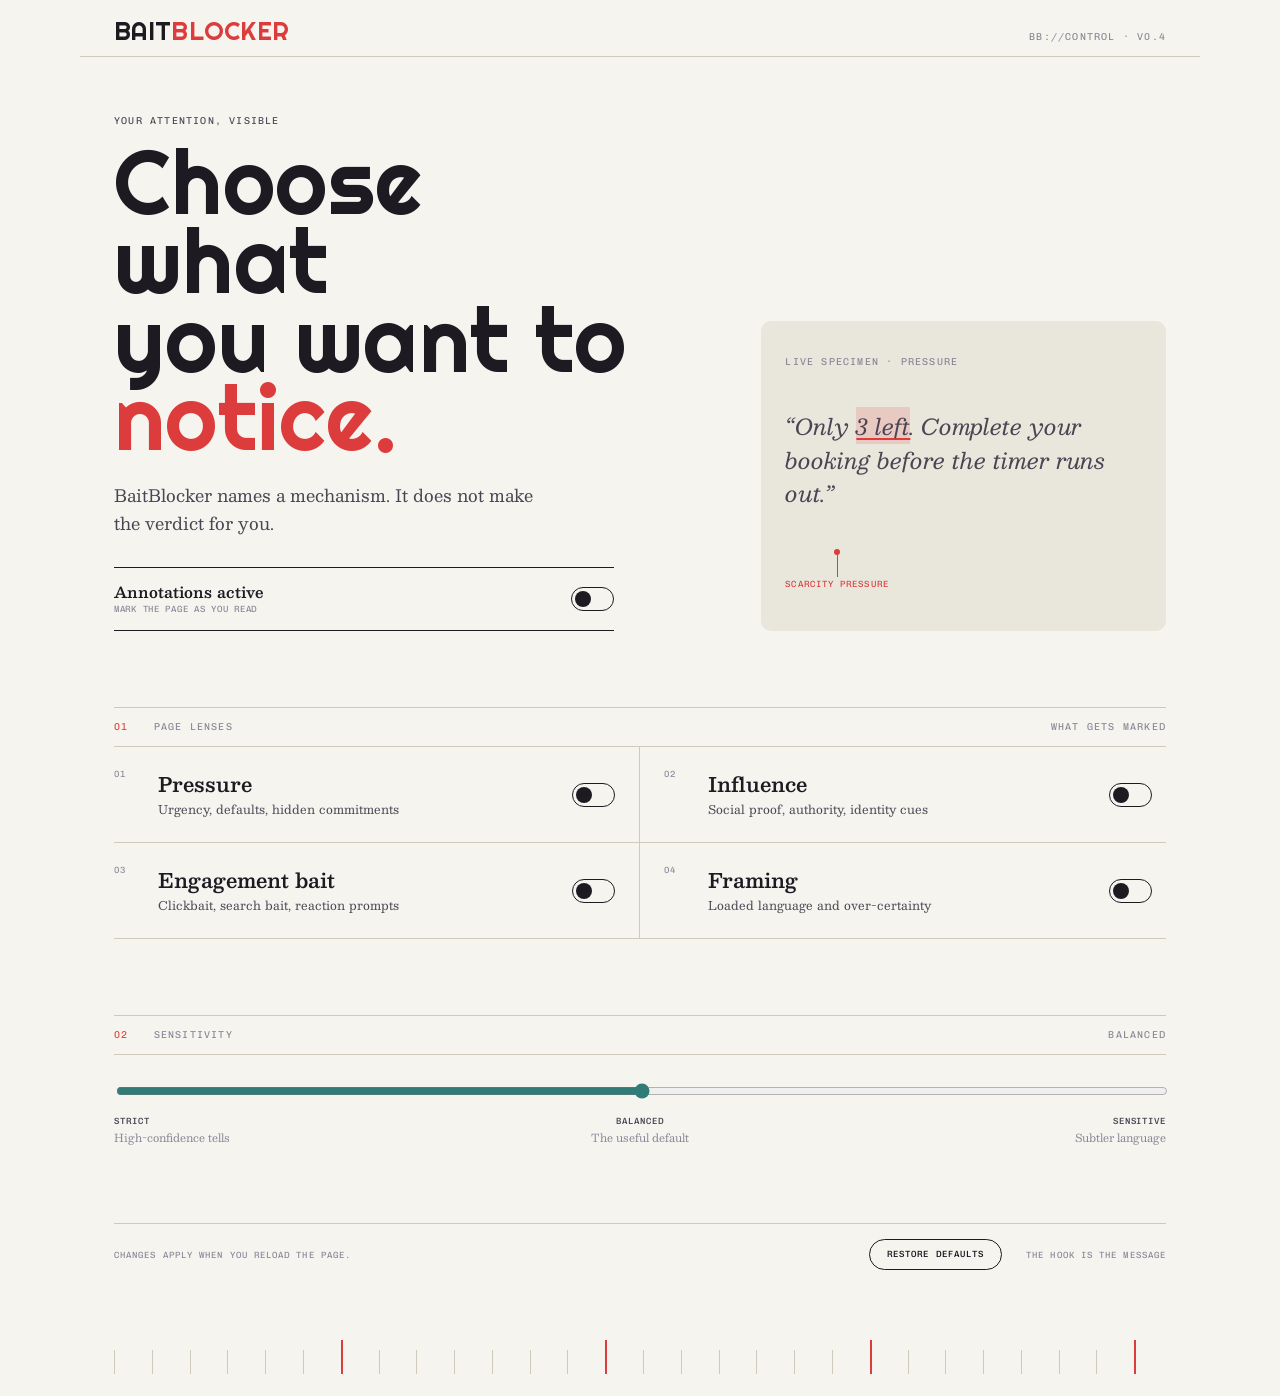
==== control.html @ 3a905abf "Initial BaitBlocker extension" ====
<!doctype html>
<html lang="en">
<head>
  <meta charset="utf-8">
  <meta name="viewport" content="width=device-width,initial-scale=1">
  <title>BaitBlocker — Tune the scan</title>
  <link rel="stylesheet" href="control.css">
</head>
<body>
  <nav class="mast">
    <span class="wordmark">BAIT<em>BLOCKER</em></span>
    <span class="machine">BB://CONTROL · v0.4</span>
  </nav>

  <main>
    <header class="hero">
      <div class="intro">
        <p class="eyebrow">YOUR ATTENTION, VISIBLE</p>
        <h1>Choose what<br>you want to <em>notice.</em></h1>
        <p class="deck">BaitBlocker names a mechanism. It does not make the verdict for you.</p>
        <label class="master">
          <span><b>Annotations active</b><small>Mark the page as you read</small></span>
          <input id="enabled" type="checkbox">
          <i aria-hidden="true"></i>
        </label>
      </div>

      <aside class="specimen">
        <span class="machine">LIVE SPECIMEN · PRESSURE</span>
        <blockquote>“Only <mark>3 left</mark>. Complete your booking before the timer runs out.”</blockquote>
        <div class="tell">
          <i></i><u></u><b>scarcity pressure</b>
        </div>
      </aside>
    </header>

    <section>
      <div class="section-head">
        <p><span>01</span> PAGE LENSES</p>
        <span>WHAT GETS MARKED</span>
      </div>
      <div class="lenses">
        <label class="lens pressure">
          <span class="lens-no">01</span>
          <span class="lens-copy"><b>Pressure</b><small>Urgency, defaults, hidden commitments</small></span>
          <input id="pressure" type="checkbox"><i aria-hidden="true"></i>
        </label>
        <label class="lens influence">
          <span class="lens-no">02</span>
          <span class="lens-copy"><b>Influence</b><small>Social proof, authority, identity cues</small></span>
          <input id="influence" type="checkbox"><i aria-hidden="true"></i>
        </label>
        <label class="lens engagement">
          <span class="lens-no">03</span>
          <span class="lens-copy"><b>Engagement bait</b><small>Clickbait, search bait, reaction prompts</small></span>
          <input id="engagement" type="checkbox"><i aria-hidden="true"></i>
        </label>
        <label class="lens framing">
          <span class="lens-no">04</span>
          <span class="lens-copy"><b>Framing</b><small>Loaded language and over-certainty</small></span>
          <input id="framing" type="checkbox"><i aria-hidden="true"></i>
        </label>
      </div>
    </section>

    <section>
      <div class="section-head">
        <p><span>02</span> SENSITIVITY</p>
        <span id="sensitivity-label">BALANCED</span>
      </div>
      <div class="sensitivity">
        <input id="sensitivity" type="range" min="0" max="2" step="1">
        <div class="range-labels">
          <span><b>Strict</b><small>High-confidence tells</small></span>
          <span><b>Balanced</b><small>The useful default</small></span>
          <span><b>Sensitive</b><small>Subtler language</small></span>
        </div>
      </div>
    </section>

    <footer>
      <p>Changes apply when you reload the page.</p>
      <button id="reset">RESTORE DEFAULTS</button>
      <span>THE HOOK IS THE MESSAGE</span>
    </footer>
  </main>

  <div class="scan-strip" aria-hidden="true">
    <i></i><i></i><i></i><i></i><i></i><i></i><i></i>
    <i></i><i></i><i></i><i></i><i></i><i></i><i></i>
    <i></i><i></i><i></i><i></i><i></i><i></i><i></i>
    <i></i><i></i><i></i><i></i><i></i><i></i><i></i>
  </div>
  <script src="config.js"></script>
  <script src="control.js"></script>
</body>
</html>
---- control.css ----
@import url("brand.css");

* { box-sizing: border-box; }

body {
  min-height: 100vh;
  margin: 0;
  background: var(--ground);
  color: var(--ink);
  font-family: var(--font-text);
  -webkit-font-smoothing: antialiased;
}

.mast {
  display: flex;
  align-items: baseline;
  justify-content: space-between;
  max-width: 1120px;
  margin: 0 auto;
  padding: 20px 34px 13px;
  border-bottom: 1px solid var(--line);
}

.wordmark { font: 400 25px/.9 var(--font-display); letter-spacing: .012em; }
.wordmark em, h1 em { color: var(--accent-lead); font-style: normal; }
.machine, .eyebrow, .section-head, .lens-no, footer {
  font-family: var(--font-mono);
  letter-spacing: .12em;
  text-transform: uppercase;
}
.machine { color: var(--ink-3); font-size: 10px; }

main { max-width: 1120px; margin: 0 auto; padding: 58px 34px 70px; }

.hero {
  display: grid;
  grid-template-columns: minmax(0, 1.15fr) minmax(300px, .85fr);
  gap: clamp(44px, 8vw, 100px);
  align-items: end;
}

.eyebrow { margin: 0 0 16px; color: var(--ink-2); font-size: 10px; }
h1 {
  max-width: 760px;
  margin: 0;
  font: 400 clamp(54px, 7vw, 102px)/.88 var(--font-display);
  letter-spacing: .005em;
}

.deck {
  max-width: 44ch;
  margin: 24px 0 30px;
  color: var(--ink-2);
  font: 400 17px/1.6 var(--font-text);
}

.master {
  display: flex;
  align-items: center;
  justify-content: space-between;
  max-width: 500px;
  padding: 15px 0;
  border-top: 1px solid var(--ink);
  border-bottom: 1px solid var(--ink);
  cursor: pointer;
}
.master span b, .master span small { display: block; }
.master span b { font: 600 15px/1.25 var(--font-text); }
.master span small { margin-top: 3px; color: var(--ink-3); font: 400 9px/1.2 var(--font-mono); letter-spacing: .08em; text-transform: uppercase; }

.specimen {
  min-height: 310px;
  padding: 24px;
  border-radius: 10px;
  background: var(--ground-2);
}
.specimen blockquote {
  margin: 37px 0 25px;
  color: var(--ink-2);
  font: italic 400 22px/1.52 var(--font-text);
}
.specimen mark {
  background: rgb(221 60 60 / .16);
  color: inherit;
  text-decoration: underline 1.5px var(--accent-lead);
  text-underline-offset: 3px;
}
.tell { display: inline-flex; flex-direction: column; align-items: center; }
.tell i { width: 6px; height: 6px; border-radius: 50%; background: var(--accent-lead); }
.tell u { width: 1px; height: 22px; background: var(--accent-lead); text-decoration: none; }
.tell b { margin-top: 3px; color: var(--accent-lead); font: 400 9px/1 var(--font-mono); letter-spacing: .12em; text-transform: uppercase; }

.master input, .lens input { position: absolute; opacity: 0; pointer-events: none; }
.master > i, .lens > i {
  position: relative;
  display: block;
  flex: none;
  width: 43px;
  height: 24px;
  border: 1px solid var(--ink);
  border-radius: 999px;
}
.master > i::after, .lens > i::after {
  content: "";
  position: absolute;
  top: 3px;
  left: 3px;
  width: 16px;
  height: 16px;
  border-radius: 50%;
  background: var(--ink);
  transition: transform .18s ease, background .18s ease;
}
.master input:checked + i, .lens input:checked + i { border-color: var(--accent-companion); background: var(--accent-companion); }
.master input:checked + i::after, .lens input:checked + i::after { background: var(--ground); transform: translateX(19px); }
.master:focus-within, .lens:focus-within { outline: 2px solid var(--accent-companion); outline-offset: 3px; }

section { margin-top: 76px; }
.section-head {
  display: flex;
  align-items: baseline;
  justify-content: space-between;
  padding: 13px 0;
  border-top: 1px solid var(--line);
  border-bottom: 1px solid var(--line);
  color: var(--ink-3);
  font-size: 10px;
}
.section-head p { margin: 0; }
.section-head p span { margin-right: 18px; color: var(--accent-lead); }

.lenses { display: grid; grid-template-columns: 1fr 1fr; }
.lens {
  display: grid;
  grid-template-columns: 30px minmax(0, 1fr) auto;
  gap: 14px;
  align-items: center;
  min-height: 96px;
  padding: 18px 14px 18px 0;
  border-bottom: 1px solid var(--line);
  cursor: pointer;
}
.lens:nth-child(odd) { padding-right: 24px; border-right: 1px solid var(--line); }
.lens:nth-child(even) { padding-left: 24px; }
.lens:hover { background: var(--ground-2); }
.lens-no { align-self: start; padding-top: 4px; color: var(--ink-3); font-size: 9px; }
.lens-copy b, .lens-copy small { display: block; }
.lens-copy b { font: 600 20px/1.15 var(--font-text); }
.lens-copy small { margin-top: 5px; color: var(--ink-2); font: 400 12px/1.35 var(--font-text); }

.sensitivity { padding: 24px 0 4px; }
input[type="range"] { width: 100%; accent-color: var(--accent-companion); }
.range-labels { display: grid; grid-template-columns: repeat(3, 1fr); margin-top: 10px; }
.range-labels > span:nth-child(2) { text-align: center; }
.range-labels > span:last-child { text-align: right; }
.range-labels b, .range-labels small { display: block; }
.range-labels b { color: var(--ink-2); font: 500 9px/1.2 var(--font-mono); letter-spacing: .1em; text-transform: uppercase; }
.range-labels small { margin-top: 4px; color: var(--ink-3); font: 400 11px/1.3 var(--font-text); }

footer {
  display: grid;
  grid-template-columns: 1fr auto auto;
  gap: 24px;
  align-items: center;
  margin-top: 74px;
  padding-top: 15px;
  border-top: 1px solid var(--line);
  color: var(--ink-3);
  font-size: 9px;
}
footer p { margin: 0; }
footer button {
  padding: 10px 17px;
  border: 1px solid var(--ink);
  border-radius: 999px;
  background: transparent;
  color: var(--ink);
  font: 500 9px/1 var(--font-mono);
  letter-spacing: .12em;
  cursor: pointer;
}
footer button:hover { background: var(--ink); color: var(--ground); }

.scan-strip {
  display: grid;
  grid-template-columns: repeat(28, 1fr);
  gap: 6px;
  align-items: end;
  max-width: 1120px;
  height: 34px;
  margin: 0 auto 22px;
  padding: 0 34px;
}
.scan-strip i { display: block; width: 1px; height: 24px; background: var(--line); }
.scan-strip i:nth-child(7n) { width: 2px; height: 34px; background: var(--accent-lead); }

@media (max-width: 760px) {
  .mast, main { padding-left: 20px; padding-right: 20px; }
  .hero { grid-template-columns: 1fr; }
  .specimen { min-height: 250px; }
  .lenses { grid-template-columns: 1fr; }
  .lens:nth-child(odd), .lens:nth-child(even) { padding-left: 0; padding-right: 12px; border-right: 0; }
  footer { grid-template-columns: 1fr; }
  .scan-strip { padding: 0 20px; }
}

@media (prefers-reduced-motion: reduce) {
  .master > i::after, .lens > i::after { transition: none; }
}
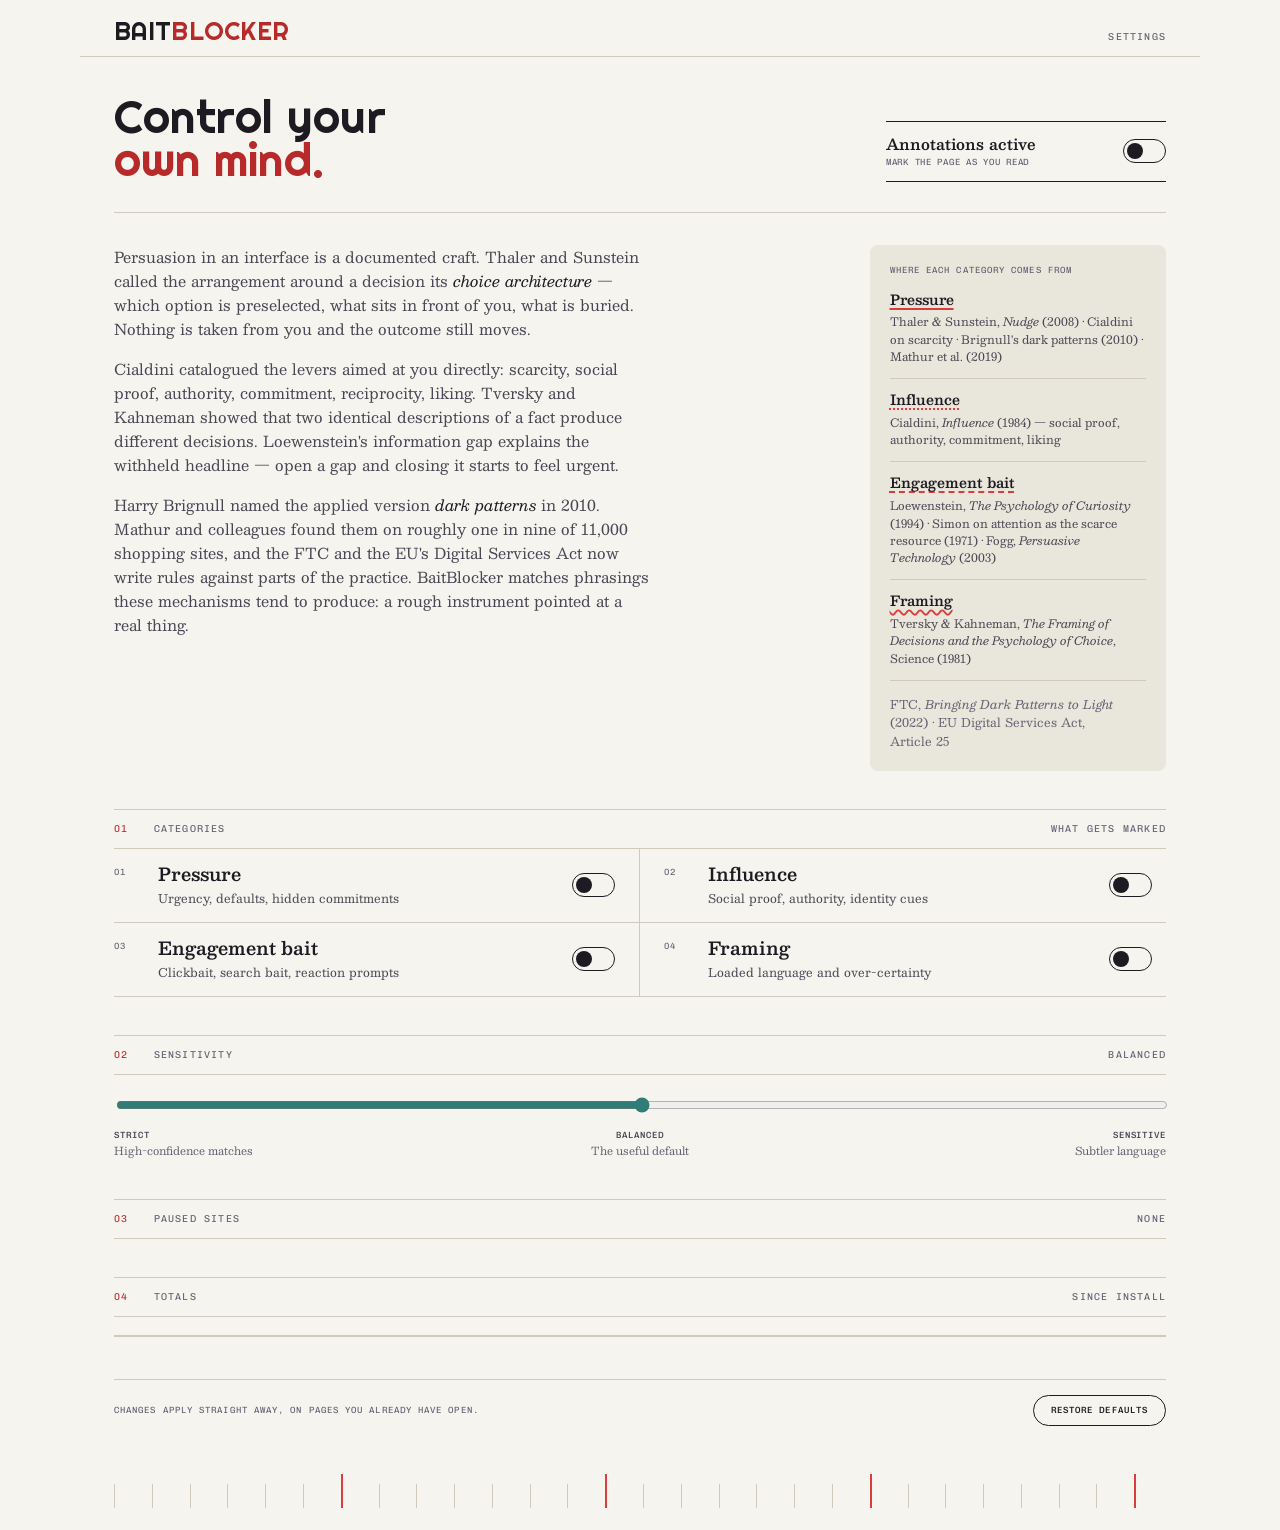
==== commit cc9bb719: "Ship 0.5.0: toolbar count, per-site pause, live settings, store package Toolbar and background: - Ba" ====
--- a/control.html
+++ b/control.html
@@ -3,40 +3,69 @@
 <head>
   <meta charset="utf-8">
   <meta name="viewport" content="width=device-width,initial-scale=1">
-  <title>BaitBlocker — Tune the scan</title>
+  <title>BaitBlocker — Settings</title>
   <link rel="stylesheet" href="control.css">
 </head>
 <body>
   <nav class="mast">
     <span class="wordmark">BAIT<em>BLOCKER</em></span>
-    <span class="machine">BB://CONTROL · v0.4</span>
+    <span class="machine" id="version">SETTINGS</span>
   </nav>
 
   <main>
     <header class="hero">
-      <div class="intro">
-        <p class="eyebrow">YOUR ATTENTION, VISIBLE</p>
-        <h1>Choose what<br>you want to <em>notice.</em></h1>
-        <p class="deck">BaitBlocker names a mechanism. It does not make the verdict for you.</p>
-        <label class="master">
-          <span><b>Annotations active</b><small>Mark the page as you read</small></span>
-          <input id="enabled" type="checkbox">
-          <i aria-hidden="true"></i>
-        </label>
+      <h1>Control your<br><em>own mind.</em></h1>
+      <label class="master">
+        <span><b>Annotations active</b><small>Mark the page as you read</small></span>
+        <input id="enabled" type="checkbox">
+        <i aria-hidden="true"></i>
+      </label>
+    </header>
+
+    <div class="reading">
+      <div class="reading-copy">
+        <p>Persuasion in an interface is a documented craft. Thaler and Sunstein called
+        the arrangement around a decision its <em>choice architecture</em> — which option
+        is preselected, what sits in front of you, what is buried. Nothing is taken from
+        you and the outcome still moves.</p>
+
+        <p>Cialdini catalogued the levers aimed at you directly: scarcity, social proof,
+        authority, commitment, reciprocity, liking. Tversky and Kahneman showed that two
+        identical descriptions of a fact produce different decisions. Loewenstein's
+        information gap explains the withheld headline — open a gap and closing it starts
+        to feel urgent.</p>
+
+        <p>Harry Brignull named the applied version <em>dark patterns</em> in 2010. Mathur
+        and colleagues found them on roughly one in nine of 11,000 shopping sites, and the
+        FTC and the EU's Digital Services Act now write rules against parts of the
+        practice. BaitBlocker matches phrasings these mechanisms tend to produce: a rough
+        instrument pointed at a real thing.</p>
       </div>
 
-      <aside class="specimen">
-        <span class="machine">LIVE SPECIMEN · PRESSURE</span>
-        <blockquote>“Only <mark>3 left</mark>. Complete your booking before the timer runs out.”</blockquote>
-        <div class="tell">
-          <i></i><u></u><b>scarcity pressure</b>
-        </div>
+      <aside class="reading-list">
+        <span class="machine">WHERE EACH CATEGORY COMES FROM</span>
+        <dl>
+          <dt data-lens="pressure">Pressure</dt>
+          <dd>Thaler &amp; Sunstein, <i>Nudge</i> (2008) · Cialdini on scarcity ·
+          Brignull's dark patterns (2010) · Mathur et al. (2019)</dd>
+          <dt data-lens="influence">Influence</dt>
+          <dd>Cialdini, <i>Influence</i> (1984) — social proof, authority, commitment,
+          liking</dd>
+          <dt data-lens="engagement">Engagement bait</dt>
+          <dd>Loewenstein, <i>The Psychology of Curiosity</i> (1994) · Simon on attention
+          as the scarce resource (1971) · Fogg, <i>Persuasive Technology</i> (2003)</dd>
+          <dt data-lens="framing">Framing</dt>
+          <dd>Tversky &amp; Kahneman, <i>The Framing of Decisions and the Psychology of
+          Choice</i>, Science (1981)</dd>
+        </dl>
+        <p class="regulation">FTC, <i>Bringing Dark Patterns to Light</i> (2022) · EU
+        Digital Services Act, Article&nbsp;25</p>
       </aside>
-    </header>
+    </div>
 
     <section>
       <div class="section-head">
-        <p><span>01</span> PAGE LENSES</p>
+        <p><span>01</span> CATEGORIES</p>
         <span>WHAT GETS MARKED</span>
       </div>
       <div class="lenses">
@@ -69,19 +98,35 @@
         <span id="sensitivity-label">BALANCED</span>
       </div>
       <div class="sensitivity">
+        <label class="visually-hidden" for="sensitivity">Sensitivity: how willing BaitBlocker is to flag lower-confidence cues</label>
         <input id="sensitivity" type="range" min="0" max="2" step="1">
-        <div class="range-labels">
-          <span><b>Strict</b><small>High-confidence tells</small></span>
+        <div class="range-labels" aria-hidden="true">
+          <span><b>Strict</b><small>High-confidence matches</small></span>
           <span><b>Balanced</b><small>The useful default</small></span>
           <span><b>Sensitive</b><small>Subtler language</small></span>
         </div>
       </div>
     </section>
 
+    <section>
+      <div class="section-head">
+        <p><span>03</span> PAUSED SITES</p>
+        <span id="paused-count">NONE</span>
+      </div>
+      <ul class="paused" id="paused-list" aria-label="Sites where BaitBlocker is paused"></ul>
+    </section>
+
+    <section>
+      <div class="section-head">
+        <p><span>04</span> TOTALS</p>
+        <span id="stats-since">SINCE INSTALL</span>
+      </div>
+      <div class="stats" id="stats"></div>
+    </section>
+
     <footer>
-      <p>Changes apply when you reload the page.</p>
+      <p>Changes apply straight away, on pages you already have open.</p>
       <button id="reset">RESTORE DEFAULTS</button>
-      <span>THE HOOK IS THE MESSAGE</span>
     </footer>
   </main>
 
--- a/control.css
+++ b/control.css
@@ -22,44 +22,38 @@
 }
 
 .wordmark { font: 400 25px/.9 var(--font-display); letter-spacing: .012em; }
-.wordmark em, h1 em { color: var(--accent-lead); font-style: normal; }
-.machine, .eyebrow, .section-head, .lens-no, footer {
+.wordmark em, h1 em { color: var(--accent-lead-text); font-style: normal; }
+.machine, .section-head, .lens-no, footer {
   font-family: var(--font-mono);
   letter-spacing: .12em;
   text-transform: uppercase;
 }
 .machine { color: var(--ink-3); font-size: 10px; }
 
-main { max-width: 1120px; margin: 0 auto; padding: 58px 34px 70px; }
+main { max-width: 1120px; margin: 0 auto; padding: 38px 34px 48px; }
 
 .hero {
   display: grid;
-  grid-template-columns: minmax(0, 1.15fr) minmax(300px, .85fr);
-  gap: clamp(44px, 8vw, 100px);
+  grid-template-columns: minmax(0, 1fr) minmax(280px, auto);
+  gap: clamp(32px, 6vw, 72px);
   align-items: end;
-}
-
-.eyebrow { margin: 0 0 16px; color: var(--ink-2); font-size: 10px; }
+  padding-bottom: 30px;
+  border-bottom: 1px solid var(--line);
+}
+
 h1 {
-  max-width: 760px;
   margin: 0;
-  font: 400 clamp(54px, 7vw, 102px)/.88 var(--font-display);
+  font: 400 clamp(30px, 3.6vw, 52px)/.94 var(--font-display);
   letter-spacing: .005em;
 }
 
-.deck {
-  max-width: 44ch;
-  margin: 24px 0 30px;
-  color: var(--ink-2);
-  font: 400 17px/1.6 var(--font-text);
-}
-
 .master {
   display: flex;
   align-items: center;
   justify-content: space-between;
-  max-width: 500px;
-  padding: 15px 0;
+  gap: 24px;
+  min-width: 280px;
+  padding: 13px 0;
   border-top: 1px solid var(--ink);
   border-bottom: 1px solid var(--ink);
   cursor: pointer;
@@ -67,28 +61,6 @@
 .master span b, .master span small { display: block; }
 .master span b { font: 600 15px/1.25 var(--font-text); }
 .master span small { margin-top: 3px; color: var(--ink-3); font: 400 9px/1.2 var(--font-mono); letter-spacing: .08em; text-transform: uppercase; }
-
-.specimen {
-  min-height: 310px;
-  padding: 24px;
-  border-radius: 10px;
-  background: var(--ground-2);
-}
-.specimen blockquote {
-  margin: 37px 0 25px;
-  color: var(--ink-2);
-  font: italic 400 22px/1.52 var(--font-text);
-}
-.specimen mark {
-  background: rgb(221 60 60 / .16);
-  color: inherit;
-  text-decoration: underline 1.5px var(--accent-lead);
-  text-underline-offset: 3px;
-}
-.tell { display: inline-flex; flex-direction: column; align-items: center; }
-.tell i { width: 6px; height: 6px; border-radius: 50%; background: var(--accent-lead); }
-.tell u { width: 1px; height: 22px; background: var(--accent-lead); text-decoration: none; }
-.tell b { margin-top: 3px; color: var(--accent-lead); font: 400 9px/1 var(--font-mono); letter-spacing: .12em; text-transform: uppercase; }
 
 .master input, .lens input { position: absolute; opacity: 0; pointer-events: none; }
 .master > i, .lens > i {
@@ -113,9 +85,9 @@
 }
 .master input:checked + i, .lens input:checked + i { border-color: var(--accent-companion); background: var(--accent-companion); }
 .master input:checked + i::after, .lens input:checked + i::after { background: var(--ground); transform: translateX(19px); }
-.master:focus-within, .lens:focus-within { outline: 2px solid var(--accent-companion); outline-offset: 3px; }
-
-section { margin-top: 76px; }
+.master:focus-within, .lens:focus-within { outline: 2px solid var(--focus); outline-offset: 3px; }
+
+section { margin-top: 38px; }
 .section-head {
   display: flex;
   align-items: baseline;
@@ -127,7 +99,7 @@
   font-size: 10px;
 }
 .section-head p { margin: 0; }
-.section-head p span { margin-right: 18px; color: var(--accent-lead); }
+.section-head p span { margin-right: 18px; color: var(--accent-lead-text); }
 
 .lenses { display: grid; grid-template-columns: 1fr 1fr; }
 .lens {
@@ -135,8 +107,8 @@
   grid-template-columns: 30px minmax(0, 1fr) auto;
   gap: 14px;
   align-items: center;
-  min-height: 96px;
-  padding: 18px 14px 18px 0;
+  min-height: 74px;
+  padding: 14px 14px 14px 0;
   border-bottom: 1px solid var(--line);
   cursor: pointer;
 }
@@ -145,11 +117,74 @@
 .lens:hover { background: var(--ground-2); }
 .lens-no { align-self: start; padding-top: 4px; color: var(--ink-3); font-size: 9px; }
 .lens-copy b, .lens-copy small { display: block; }
-.lens-copy b { font: 600 20px/1.15 var(--font-text); }
+.lens-copy b { font: 600 18px/1.15 var(--font-text); }
 .lens-copy small { margin-top: 5px; color: var(--ink-2); font: 400 12px/1.35 var(--font-text); }
 
-.sensitivity { padding: 24px 0 4px; }
+.sensitivity { padding: 18px 0 2px; }
 input[type="range"] { width: 100%; accent-color: var(--accent-companion); }
+input[type="range"]:focus-visible { outline: 2px solid var(--focus); outline-offset: 6px; }
+
+.visually-hidden {
+  position: absolute;
+  width: 1px;
+  height: 1px;
+  overflow: hidden;
+  clip-path: inset(50%);
+  white-space: nowrap;
+}
+
+.paused { margin: 0; padding: 0; list-style: none; }
+.paused li {
+  display: flex;
+  align-items: center;
+  justify-content: space-between;
+  gap: 20px;
+  padding: 15px 0;
+  border-bottom: 1px solid var(--line);
+  font: 400 15px/1.3 var(--font-text);
+}
+.paused-empty {
+  padding: 16px 0 !important;
+  border-bottom: 0 !important;
+  color: var(--ink-3);
+  font-style: italic;
+}
+.resume {
+  padding: 8px 15px;
+  border: 1px solid var(--ink);
+  border-radius: 999px;
+  background: transparent;
+  color: var(--ink);
+  font: 500 9px/1 var(--font-mono);
+  letter-spacing: .12em;
+  cursor: pointer;
+}
+.resume:hover { background: var(--ink); color: var(--ground); }
+
+.stats {
+  display: grid;
+  grid-template-columns: repeat(auto-fit, minmax(140px, 1fr));
+  gap: 1px;
+  margin-top: 18px;
+  background: var(--line);
+  border: 1px solid var(--line);
+}
+.stat {
+  padding: 17px 16px;
+  background: var(--ground);
+}
+.stat b { display: block; color: var(--ink); font: 400 34px/.9 var(--font-display); }
+.stat.lead b { color: var(--accent-lead-text); }
+.stat small {
+  display: block;
+  margin-top: 9px;
+  color: var(--ink-3);
+  font: 500 9px/1.2 var(--font-mono);
+  letter-spacing: .1em;
+  text-transform: uppercase;
+}
+
+:where(button, input, [tabindex]):focus-visible { outline: 2px solid var(--focus); outline-offset: 3px; }
 .range-labels { display: grid; grid-template-columns: repeat(3, 1fr); margin-top: 10px; }
 .range-labels > span:nth-child(2) { text-align: center; }
 .range-labels > span:last-child { text-align: right; }
@@ -157,12 +192,66 @@
 .range-labels b { color: var(--ink-2); font: 500 9px/1.2 var(--font-mono); letter-spacing: .1em; text-transform: uppercase; }
 .range-labels small { margin-top: 4px; color: var(--ink-3); font: 400 11px/1.3 var(--font-text); }
 
+.reading {
+  display: grid;
+  grid-template-columns: minmax(0, 1.4fr) minmax(280px, .6fr);
+  gap: clamp(32px, 5vw, 68px);
+  margin-top: 32px;
+}
+
+.reading-copy p {
+  max-width: 60ch;
+  margin: 0 0 16px;
+  color: var(--ink-2);
+  font: 400 15px/1.6 var(--font-text);
+}
+.reading-copy p:last-child { margin-bottom: 0; }
+.reading-copy em { color: var(--ink); font-style: italic; }
+
+.reading-list {
+  align-self: start;
+  padding: 20px;
+  border-radius: 8px;
+  background: var(--ground-2);
+}
+.reading-list .machine { display: block; margin-bottom: 16px; font-size: 9px; }
+.reading-list dl { margin: 0; }
+.reading-list dt {
+  padding-top: 12px;
+  border-top: 1px solid var(--line);
+  font: 600 14px/1.2 var(--font-text);
+  text-decoration: underline 1.5px var(--accent-lead);
+  text-underline-offset: 3px;
+  text-decoration-skip-ink: none;
+}
+.reading-list dt:first-of-type { padding-top: 0; border-top: 0; }
+.reading-list dt[data-lens="influence"] { text-decoration-style: dotted; }
+.reading-list dt[data-lens="engagement"] { text-decoration-style: dashed; }
+.reading-list dt[data-lens="framing"] { text-decoration-style: wavy; }
+.reading-list dd {
+  margin: 6px 0 13px;
+  color: var(--ink-2);
+  font: 400 11.5px/1.5 var(--font-text);
+}
+.reading-list .regulation {
+  margin: 4px 0 0;
+  padding-top: 14px;
+  border-top: 1px solid var(--line);
+  color: var(--ink-3);
+  font: 400 12px/1.55 var(--font-text);
+}
+
+@media (max-width: 900px) {
+  .hero, .reading { grid-template-columns: minmax(0, 1fr); }
+  .hero { align-items: start; gap: 26px; }
+}
+
 footer {
   display: grid;
-  grid-template-columns: 1fr auto auto;
+  grid-template-columns: 1fr auto;
   gap: 24px;
   align-items: center;
-  margin-top: 74px;
+  margin-top: 42px;
   padding-top: 15px;
   border-top: 1px solid var(--line);
   color: var(--ink-3);
@@ -197,13 +286,7 @@
 @media (max-width: 760px) {
   .mast, main { padding-left: 20px; padding-right: 20px; }
   .hero { grid-template-columns: 1fr; }
-  .specimen { min-height: 250px; }
-  .lenses { grid-template-columns: 1fr; }
-  .lens:nth-child(odd), .lens:nth-child(even) { padding-left: 0; padding-right: 12px; border-right: 0; }
-  footer { grid-template-columns: 1fr; }
-  .scan-strip { padding: 0 20px; }
-}
-
+  
 @media (prefers-reduced-motion: reduce) {
   .master > i::after, .lens > i::after { transition: none; }
 }
